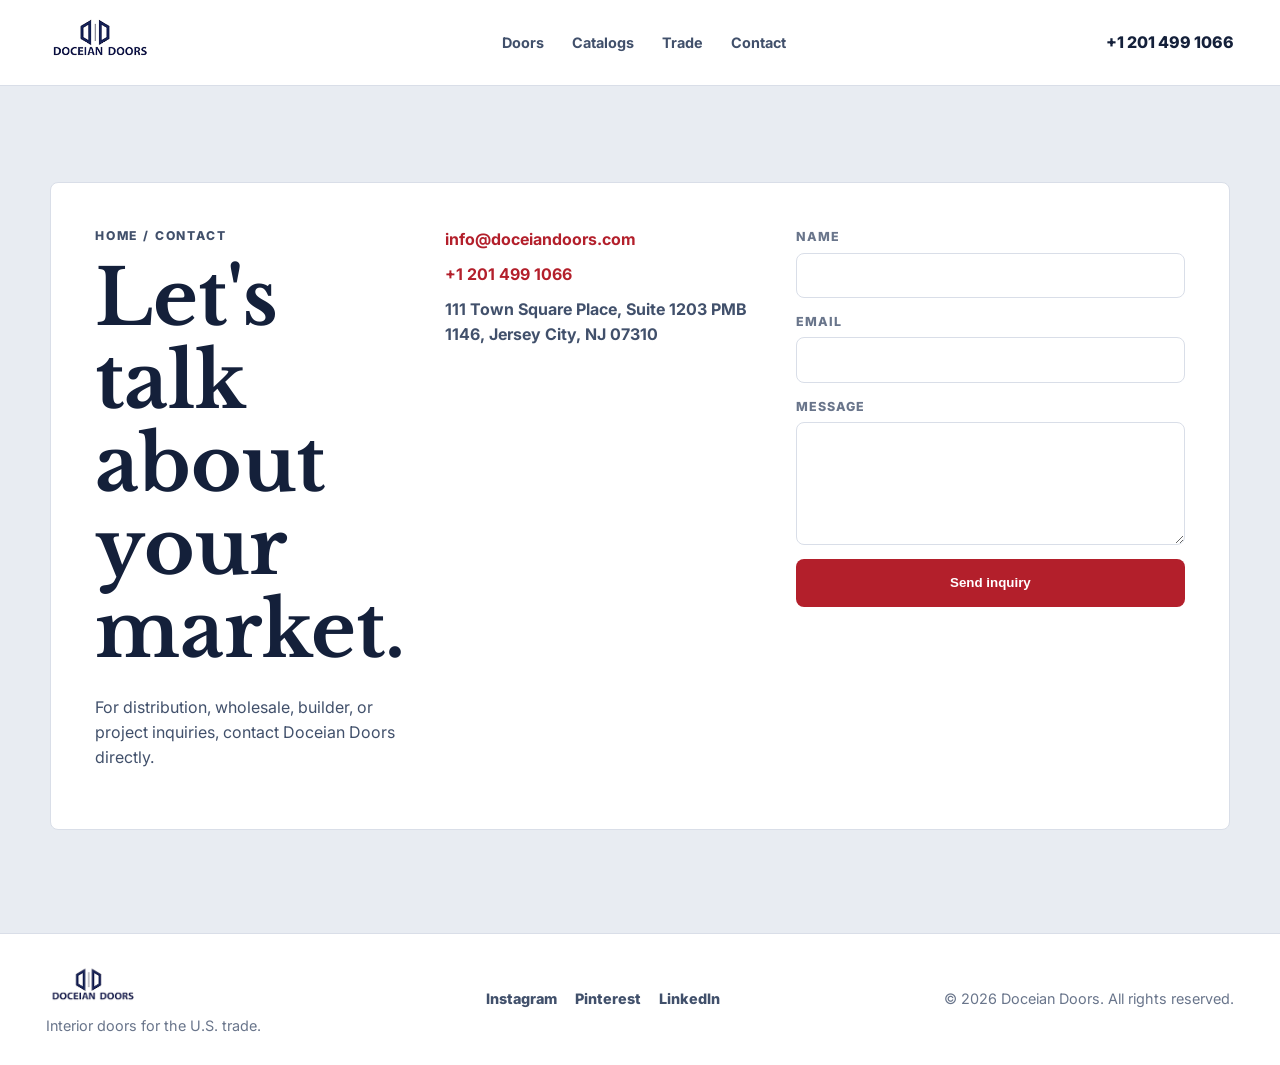
==== contact/index.html @ 65f2e164 "Add SEO page structure: interior-doors hierarchy and contact page - Add /interior-doors, /molded-doo" ====
<!DOCTYPE html>
<html lang="en">
<head>
<meta charset="UTF-8">
<meta name="viewport" content="width=device-width, initial-scale=1.0">
<title>Contact | Doceian Doors</title>
<meta name="description" content="Contact Doceian Doors for distribution, wholesale, builder, or project inquiries. Based in Jersey City, New Jersey.">
<meta property="og:title" content="Contact | Doceian Doors">
<meta property="og:description" content="Get in touch with Doceian Doors for distributor and trade inquiries.">
<meta property="og:type" content="website">
<meta property="og:image" content="https://doceiandoors.com/assets/images/slider-otto-3.jpg">
<link rel="canonical" href="https://doceiandoors.com/contact">
<link rel="preconnect" href="https://fonts.googleapis.com">
<link rel="preconnect" href="https://fonts.gstatic.com" crossorigin>
<link href="https://fonts.googleapis.com/css2?family=Inter:wght@400;500;600;700;800&family=Libre+Baskerville:wght@400;700&display=swap" rel="stylesheet">
<link rel="stylesheet" href="/styles.css">
</head>
<body>
<a class="skip-link" href="#top">Skip to main content</a>
<header class="site-header">
  <a class="brand" href="/" aria-label="Doceian Doors home">
    <img src="/assets/images/logo.png" alt="Doceian Doors">
  </a>
  <nav class="nav" id="nav" aria-label="Primary navigation">
    <a href="/interior-doors">Doors</a>
    <a href="/#catalogs">Catalogs</a>
    <a href="/#trade">Trade</a>
    <a href="/contact">Contact</a>
  </nav>
  <a class="header-phone" href="tel:+12014991066">+1 201 499 1066</a>
  <button class="menu-button" id="menuButton" type="button" aria-label="Open menu" aria-expanded="false" aria-controls="nav">
    <span></span><span></span><span></span>
  </button>
</header>

<main id="top">
  <section class="contact" style="padding-top:6rem">
    <div class="contact-panel">
      <div>
        <p class="eyebrow"><a href="/">Home</a> / Contact</p>
        <h1>Let's talk about your market.</h1>
        <p>For distribution, wholesale, builder, or project inquiries, contact Doceian Doors directly.</p>
      </div>
      <div class="contact-list">
        <a href="mailto:info@doceiandoors.com">info@doceiandoors.com</a>
        <a href="tel:+12014991066">+1 201 499 1066</a>
        <span>111 Town Square Place, Suite 1203 PMB 1146, Jersey City, NJ 07310</span>
      </div>
      <form class="contact-form" id="contactForm" action="https://formspree.io/f/xpqgldgr" method="post">
        <label>
          <span>Name</span>
          <input name="name" autocomplete="name" required>
        </label>
        <label>
          <span>Email</span>
          <input type="email" name="email" autocomplete="email" required>
        </label>
        <label>
          <span>Message</span>
          <textarea name="message" rows="5" required></textarea>
        </label>
        <button class="button button-primary" type="submit">Send inquiry</button>
        <p id="formStatus"></p>
      </form>
    </div>
  </section>
</main>

<footer class="site-footer">
  <div>
    <img src="/assets/images/logo.png" alt="Doceian Doors">
    <p>Interior doors for the U.S. trade.</p>
  </div>
  <div class="footer-links">
    <a href="https://www.instagram.com/doceiandoors" target="_blank" rel="noopener">Instagram</a>
    <a href="https://www.pinterest.com/doceiandoors" target="_blank" rel="noopener">Pinterest</a>
    <a href="https://www.linkedin.com/company/doceiandoors" target="_blank" rel="noopener">LinkedIn</a>
  </div>
  <p>© <span id="year">2026</span> Doceian Doors. All rights reserved.</p>
</footer>

<script src="/main.js"></script>
</body>
</html>
---- styles.css ----
:root{
  --ink:#14203a;
  --ink-soft:#41506b;
  --muted:#69758b;
  --line:#d9dee8;
  --paper:#f6f7f9;
  --white:#fff;
  --accent:#b31f2b;
  --accent-dark:#8f1722;
  --steel:#e8ecf2;
  --max:1180px;
  --radius:8px;
  --body:"Inter",system-ui,-apple-system,BlinkMacSystemFont,"Segoe UI",sans-serif;
  --display:"Libre Baskerville",Georgia,serif;
}

*{box-sizing:border-box}
html{scroll-behavior:smooth}
body{margin:0;background:var(--paper);color:var(--ink);font-family:var(--body);line-height:1.55}
img{max-width:100%;display:block}
a{color:inherit;text-decoration:none}

.site-header{
  position:sticky;top:0;z-index:20;display:grid;grid-template-columns:auto 1fr auto;align-items:center;gap:28px;
  min-height:76px;padding:12px clamp(18px,4vw,46px);background:rgba(255,255,255,.92);
  border-bottom:1px solid var(--line);backdrop-filter:blur(14px)
}
.brand img{width:136px;height:auto}
.nav{display:flex;justify-content:center;gap:28px;font-weight:700;font-size:.9rem;color:var(--ink-soft)}
.nav a:hover{color:var(--accent)}.nav a.active{color:var(--accent);border-bottom:2px solid var(--accent)}
.header-phone{font-weight:800;color:var(--ink)}
.menu-button{display:none;width:44px;height:44px;border:1px solid var(--line);background:var(--white);border-radius:var(--radius);padding:10px}
.menu-button span{display:block;height:2px;background:var(--ink);margin:5px 0}

.hero{position:relative;min-height:calc(100vh - 76px);display:grid;align-items:end;overflow:hidden;background:#111}
.hero-media{position:absolute;inset:0}
.hero-media img{width:100%;height:100%;object-fit:cover;object-position:center}
.hero-media::after{content:"";position:absolute;inset:0;background:linear-gradient(90deg,rgba(10,18,32,.82),rgba(10,18,32,.44) 46%,rgba(10,18,32,.08))}
.hero-copy{position:relative;width:min(720px,calc(100% - 36px));margin:0 auto 8vh clamp(18px,7vw,90px);color:var(--white)}
.eyebrow{margin:0 0 12px;color:var(--accent);font-size:.76rem;font-weight:800;letter-spacing:.15em;text-transform:uppercase}
.hero .eyebrow{color:#ffb6bd}
h1,h2,h3,p{margin-top:0}
h1,h2{font-family:var(--display);line-height:1.08}
h1{font-size:clamp(2.45rem,6vw,5.5rem);max-width:11ch;margin-bottom:22px}
h2{font-size:clamp(2rem,4vw,3.5rem);margin-bottom:18px}
h3{font-size:1.25rem;margin-bottom:10px}
.lead{font-size:clamp(1.05rem,1.55vw,1.28rem);max-width:56ch;color:#e5eaf2}
.actions{display:flex;flex-wrap:wrap;gap:12px;margin-top:26px}
.button{display:inline-flex;align-items:center;justify-content:center;min-height:48px;padding:0 20px;border-radius:var(--radius);font-weight:800;border:1px solid transparent;transition:.2s ease}
.button-primary{background:var(--accent);color:#fff}
.button-primary:hover{background:var(--accent-dark)}
.button-secondary{background:#fff;color:var(--ink);border-color:var(--line)}
.button-secondary:hover{border-color:var(--accent);color:var(--accent)}
.stats{display:grid;grid-template-columns:repeat(3,minmax(0,1fr));gap:1px;max-width:560px;margin:38px 0 0;background:rgba(255,255,255,.28);border:1px solid rgba(255,255,255,.22)}
.stats div{padding:16px;background:rgba(15,23,42,.48)}
.stats dt{font-size:1.4rem;font-weight:800}.stats dd{margin:2px 0 0;color:#d5dcea;font-size:.86rem}

.section{max-width:var(--max);margin:0 auto;padding:clamp(64px,9vw,118px) clamp(18px,4vw,32px)}
.intro{display:grid;grid-template-columns:.9fr 1fr;gap:clamp(30px,6vw,88px);align-items:start}
.intro>p{font-size:1.15rem;color:var(--ink-soft);max-width:64ch}
.section-head{max-width:720px;margin-bottom:34px}
.door-grid{display:grid;grid-template-columns:1fr 1fr;gap:22px}
.door-card{background:var(--white);border:1px solid var(--line);border-radius:var(--radius);overflow:hidden}
.door-card img{width:100%;aspect-ratio:16/9;object-fit:cover}
.door-card div{padding:26px}
.tag{display:inline-flex;margin-bottom:12px;padding:5px 9px;border:1px solid var(--line);border-radius:999px;color:var(--accent);font-size:.75rem;font-weight:800;text-transform:uppercase;letter-spacing:.08em}
.door-card p:not(.tag),.trade p,.catalog-copy p,.contact p{color:var(--ink-soft)}

.catalog-band{display:grid;grid-template-columns:1.2fr .8fr;align-items:stretch;background:var(--ink);color:#fff}
.catalog-band>img{width:100%;height:100%;min-height:430px;object-fit:cover}
.catalog-copy{display:flex;flex-direction:column;justify-content:center;padding:clamp(36px,6vw,72px)}
.catalog-copy p{color:#d7deea}
.catalog-copy .button-secondary{background:transparent;color:#fff;border-color:rgba(255,255,255,.35)}
.catalog-copy .button-secondary:hover{background:#fff;color:var(--ink)}

.trade-grid{display:grid;grid-template-columns:repeat(3,1fr);gap:1px;background:var(--line);border:1px solid var(--line)}
.trade-grid>div{background:var(--white);padding:28px}

.contact{padding:clamp(64px,8vw,104px) clamp(18px,4vw,32px);background:var(--steel)}
.contact-panel{max-width:var(--max);margin:0 auto;display:grid;grid-template-columns:.9fr .9fr 1.1fr;gap:32px;align-items:start;background:#fff;border:1px solid var(--line);border-radius:var(--radius);padding:clamp(24px,4vw,44px)}
.contact-list{display:grid;gap:10px;color:var(--ink-soft);font-weight:700}
.contact-list a{color:var(--accent)}
.contact-form{display:grid;gap:14px}
.contact-form label{display:grid;gap:6px;color:var(--muted);font-size:.78rem;font-weight:800;text-transform:uppercase;letter-spacing:.08em}
.contact-form input,.contact-form textarea{width:100%;border:1px solid var(--line);border-radius:var(--radius);padding:12px 13px;font:inherit;color:var(--ink)}
.contact-form input:focus,.contact-form textarea:focus{outline:2px solid rgba(179,31,43,.22);border-color:var(--accent)}

.site-footer{display:flex;align-items:center;justify-content:space-between;gap:24px;padding:28px clamp(18px,4vw,46px);background:#fff;border-top:1px solid var(--line);color:var(--muted);font-size:.9rem}
.site-footer img{width:118px}.site-footer p{margin:0}.footer-links{display:flex;gap:18px;font-weight:800;color:var(--ink-soft)}
.footer-links a:hover{color:var(--accent)}

@media(max-width:860px){
  .site-header{grid-template-columns:auto 1fr auto}.header-phone{display:none}.menu-button{display:block;justify-self:end}
  .nav{position:fixed;left:0;right:0;top:76px;display:grid;gap:0;background:#fff;border-bottom:1px solid var(--line);transform:translateY(-130%);transition:transform .24s ease}
  .nav.open{transform:translateY(0)}.nav a{padding:16px 22px;border-top:1px solid var(--line)}
  .hero{min-height:720px}.hero-media::after{background:linear-gradient(180deg,rgba(10,18,32,.2),rgba(10,18,32,.9))}
  .hero-copy{margin:0 auto 34px;width:calc(100% - 36px)}.stats{grid-template-columns:1fr}
  .intro,.door-grid,.catalog-band,.trade-grid,.contact-panel{grid-template-columns:1fr}
  .catalog-band>img{min-height:260px}.site-footer{display:grid}.footer-links{flex-wrap:wrap}
}

@media(max-width:480px){
  h1{font-size:2.35rem}.actions .button{width:100%}
}

.skip-link{position:absolute;left:-9999px;top:auto;width:1px;height:1px;overflow:hidden}
.skip-link:focus{position:static;width:auto;height:auto;padding:10px 18px;background:var(--accent);color:#fff;font-weight:800;z-index:999}

.button:focus-visible,.nav a:focus-visible,.footer-links a:focus-visible,.contact-list a:focus-visible{outline:3px solid var(--accent);outline-offset:3px;border-radius:var(--radius)}

#formStatus{margin:0;font-size:.9rem;font-weight:700}
#formStatus.success{color:#1a7a3a}
#formStatus.error{color:var(--accent)}

@media(prefers-reduced-motion:reduce){
  *{transition:none!important;animation:none!important}
  html{scroll-behavior:auto}
  .nav{transition:none}
}
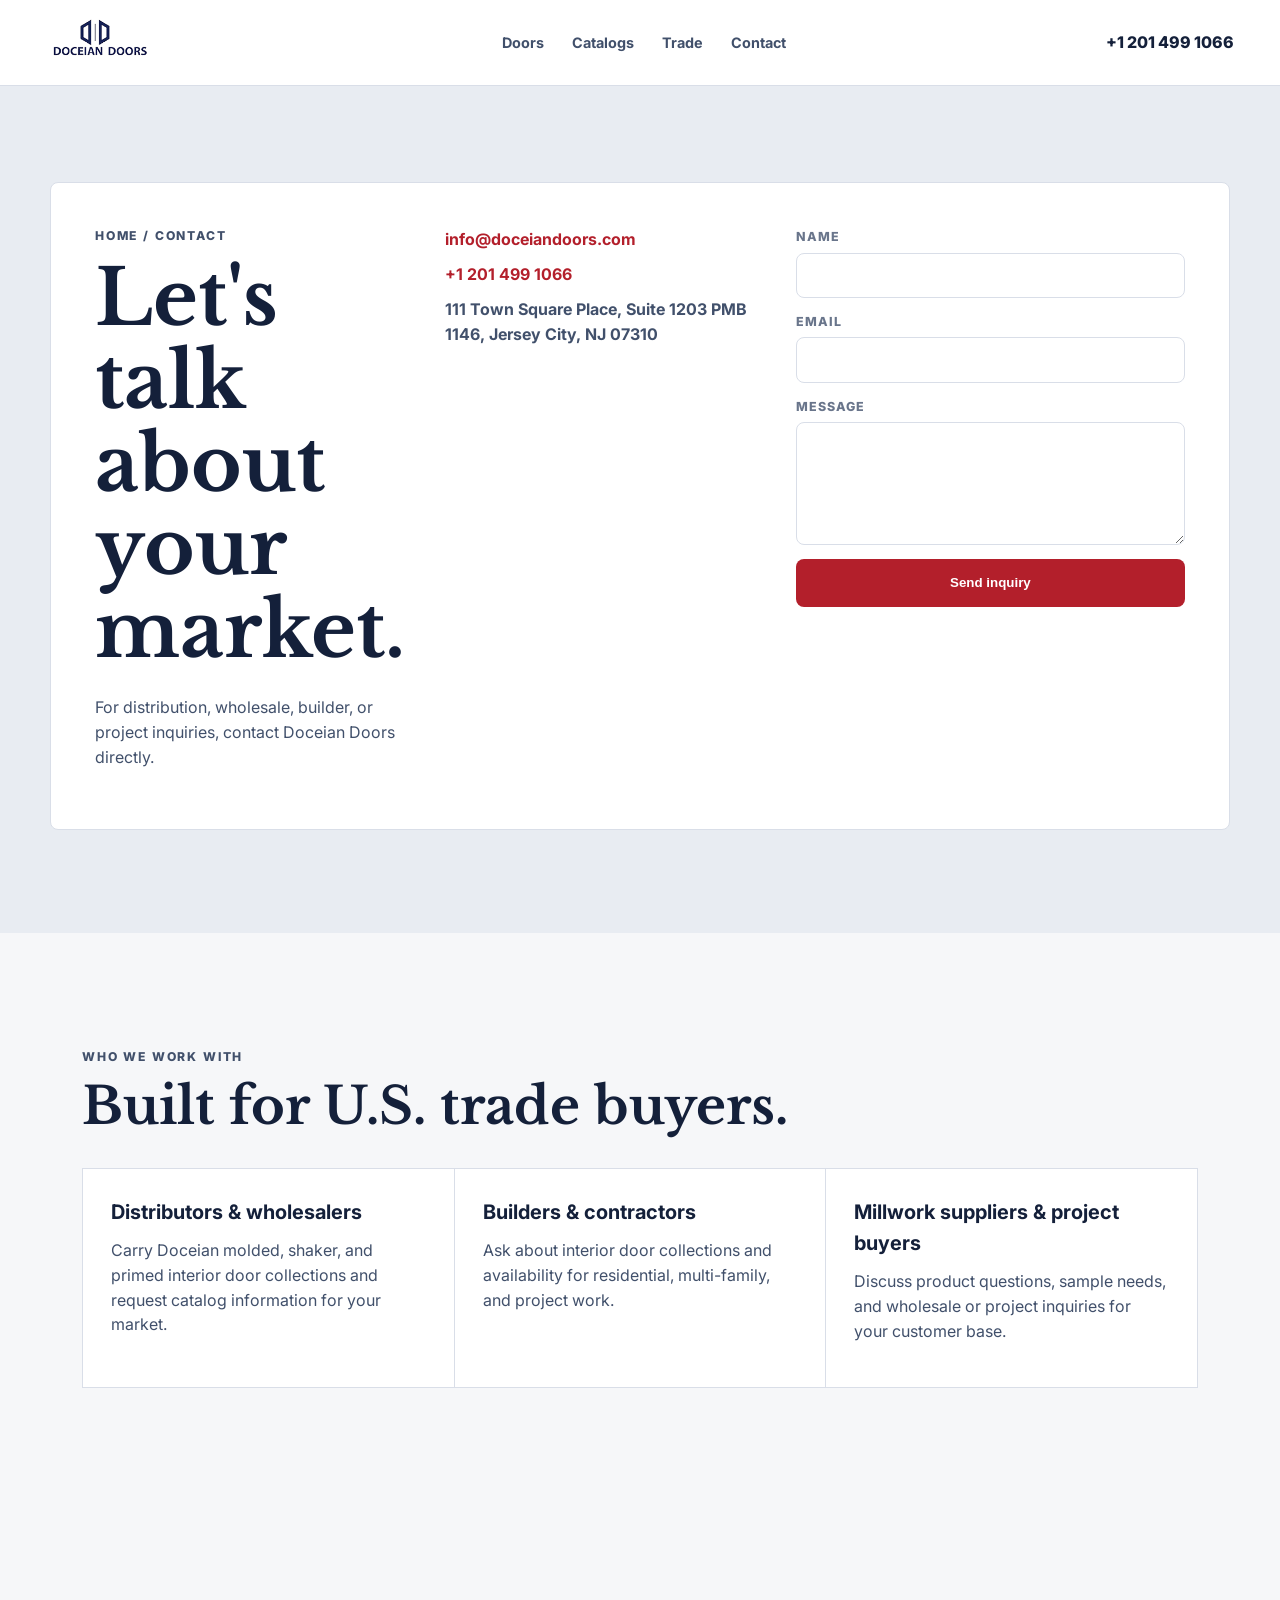
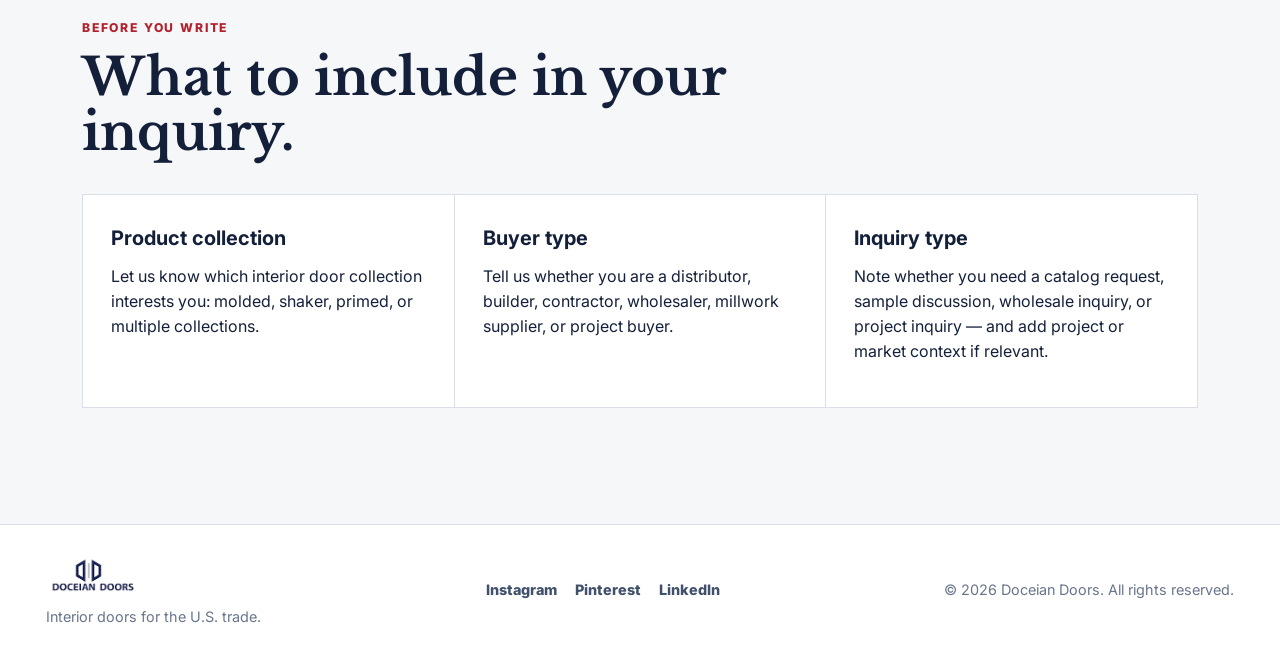
==== commit 2ef99555: "content: clarify contact inquiry guidance" ====
--- a/contact/index.html
+++ b/contact/index.html
@@ -8,12 +8,61 @@
 <meta property="og:title" content="Contact | Doceian Doors">
 <meta property="og:description" content="Get in touch with Doceian Doors for distributor and trade inquiries.">
 <meta property="og:type" content="website">
+<meta property="og:site_name" content="Doceian Doors">
+<meta property="og:url" content="https://doceiandoors.com/contact">
 <meta property="og:image" content="https://doceiandoors.com/assets/images/slider-otto-3.jpg">
+<meta name="twitter:card" content="summary_large_image">
+<meta name="twitter:title" content="Contact Doceian Doors | U.S. Interior Door Inquiries">
+<meta name="twitter:description" content="Contact Doceian Doors for wholesale, distribution, builder, and project inquiries for interior doors in the U.S. market.">
+<meta name="twitter:image" content="https://doceiandoors.com/assets/images/slider-otto-3.jpg">
 <link rel="canonical" href="https://doceiandoors.com/contact">
+<script type="application/ld+json">
+{
+  "@context": "https://schema.org",
+  "@type": "ContactPage",
+  "name": "Contact | Doceian Doors",
+  "url": "https://doceiandoors.com/contact",
+  "description": "Contact Doceian Doors for distribution, wholesale, builder, or project inquiries. Based in Jersey City, New Jersey.",
+  "isPartOf": {
+    "@type": "WebSite",
+    "name": "Doceian Doors",
+    "url": "https://doceiandoors.com/"
+  }
+}
+</script>
+<script type="application/ld+json">
+{
+  "@context": "https://schema.org",
+  "@type": "BreadcrumbList",
+  "itemListElement": [
+    {
+      "@type": "ListItem",
+      "position": 1,
+      "name": "Home",
+      "item": "https://doceiandoors.com/"
+    },
+    {
+      "@type": "ListItem",
+      "position": 2,
+      "name": "Contact",
+      "item": "https://doceiandoors.com/contact"
+    }
+  ]
+}
+</script>
 <link rel="preconnect" href="https://fonts.googleapis.com">
 <link rel="preconnect" href="https://fonts.gstatic.com" crossorigin>
 <link href="https://fonts.googleapis.com/css2?family=Inter:wght@400;500;600;700;800&family=Libre+Baskerville:wght@400;700&display=swap" rel="stylesheet">
 <link rel="stylesheet" href="/styles.css">
+<!-- Google tag (gtag.js) -->
+<script async src="https://www.googletagmanager.com/gtag/js?id=G-R6RFJJQ7WE"></script>
+<script>
+  window.dataLayer = window.dataLayer || [];
+  function gtag(){dataLayer.push(arguments);}
+  gtag('js', new Date());
+
+  gtag('config', 'G-R6RFJJQ7WE');
+</script>
 </head>
 <body>
 <a class="skip-link" href="#top">Skip to main content</a>
@@ -59,9 +108,51 @@
           <span>Message</span>
           <textarea name="message" rows="5" required></textarea>
         </label>
-        <button class="button button-primary" type="submit">Send inquiry</button>
+        <button class="button button-primary" type="button" id="contactSubmitBtn">Send inquiry</button>
         <p id="formStatus"></p>
       </form>
+    </div>
+  </section>
+
+  <section class="section trade">
+    <div class="section-head">
+      <p class="eyebrow">Who we work with</p>
+      <h2>Built for U.S. trade buyers.</h2>
+    </div>
+    <div class="trade-grid">
+      <div>
+        <h3>Distributors &amp; wholesalers</h3>
+        <p>Carry Doceian molded, shaker, and primed interior door collections and request catalog information for your market.</p>
+      </div>
+      <div>
+        <h3>Builders &amp; contractors</h3>
+        <p>Ask about interior door collections and availability for residential, multi-family, and project work.</p>
+      </div>
+      <div>
+        <h3>Millwork suppliers &amp; project buyers</h3>
+        <p>Discuss product questions, sample needs, and wholesale or project inquiries for your customer base.</p>
+      </div>
+    </div>
+  </section>
+
+  <section class="section">
+    <div class="section-head">
+      <p class="eyebrow">Before you write</p>
+      <h2>What to include in your inquiry.</h2>
+    </div>
+    <div class="trade-grid">
+      <div>
+        <h3>Product collection</h3>
+        <p>Let us know which interior door collection interests you: molded, shaker, primed, or multiple collections.</p>
+      </div>
+      <div>
+        <h3>Buyer type</h3>
+        <p>Tell us whether you are a distributor, builder, contractor, wholesaler, millwork supplier, or project buyer.</p>
+      </div>
+      <div>
+        <h3>Inquiry type</h3>
+        <p>Note whether you need a catalog request, sample discussion, wholesale inquiry, or project inquiry — and add project or market context if relevant.</p>
+      </div>
     </div>
   </section>
 </main>
@@ -79,6 +170,6 @@
   <p>© <span id="year">2026</span> Doceian Doors. All rights reserved.</p>
 </footer>
 
-<script src="/main.js"></script>
+<script src="/main.js?v=20260701-formfix"></script>
 </body>
 </html>
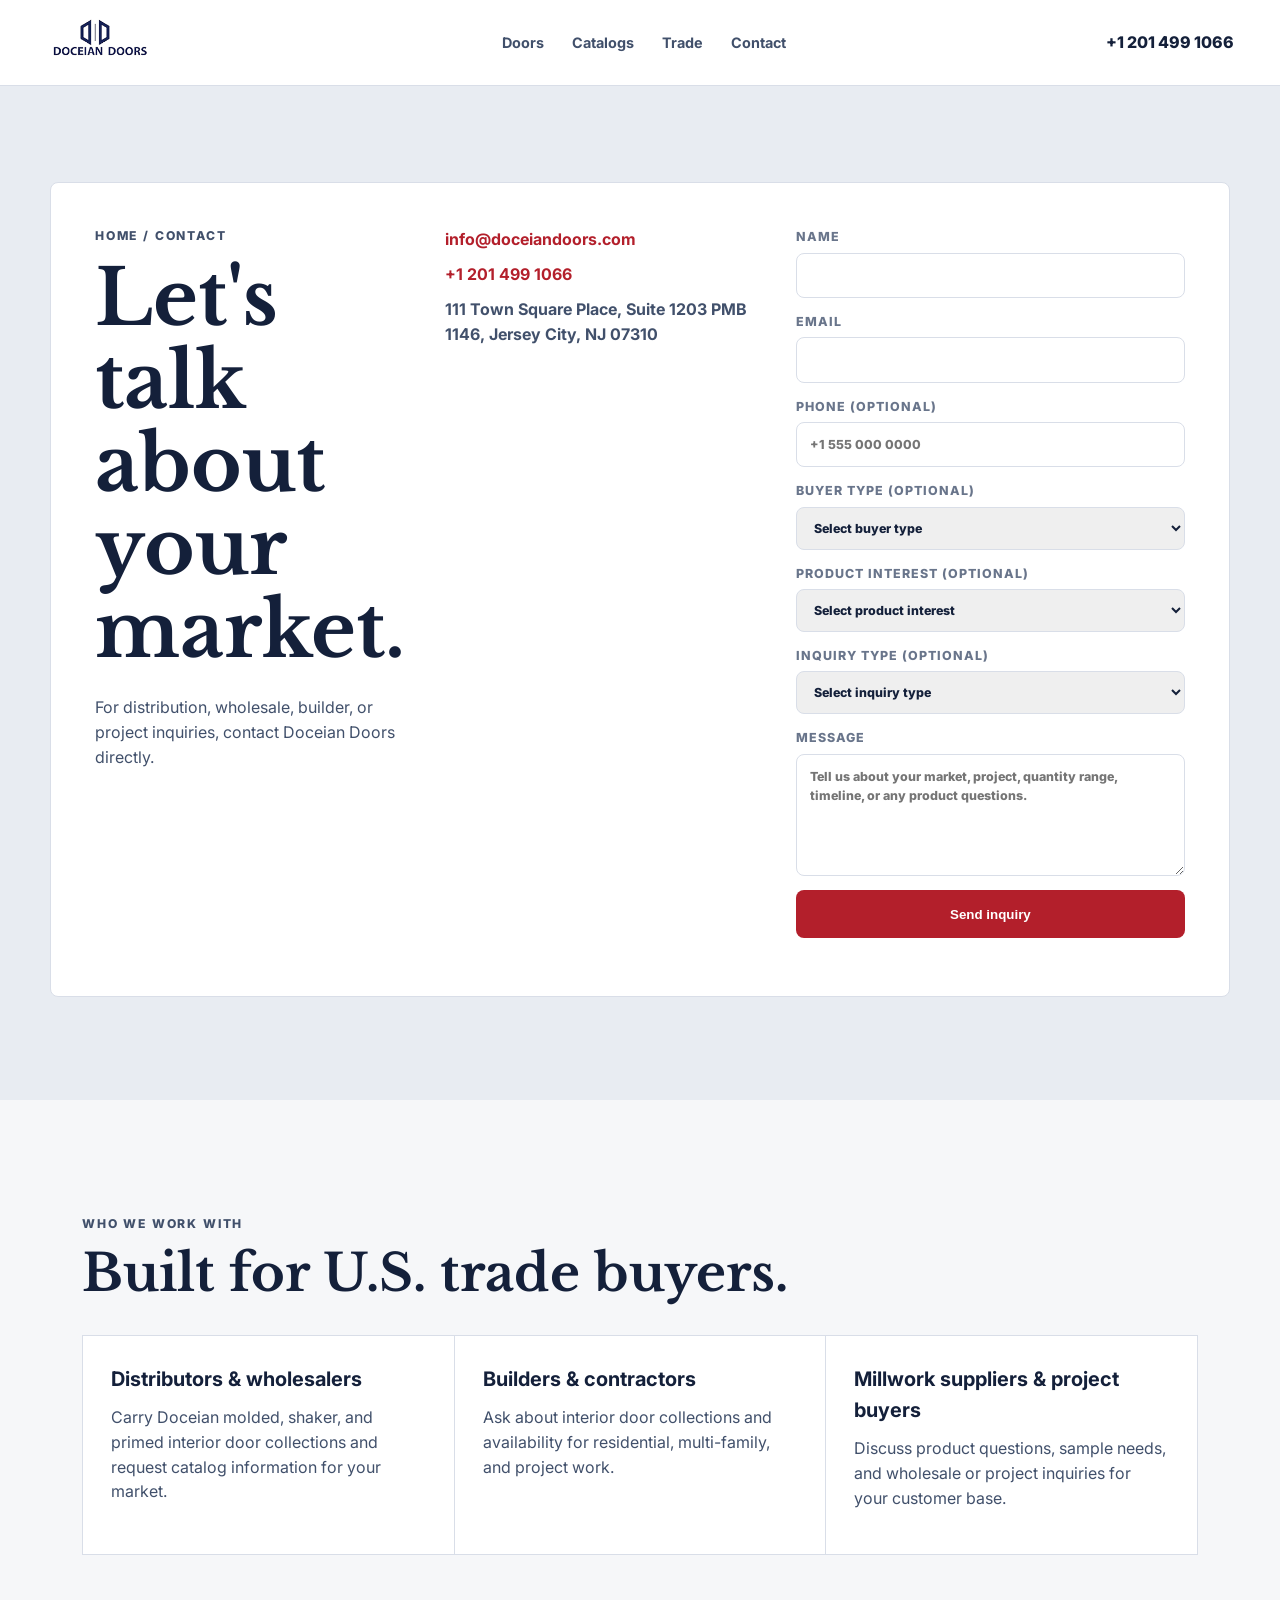
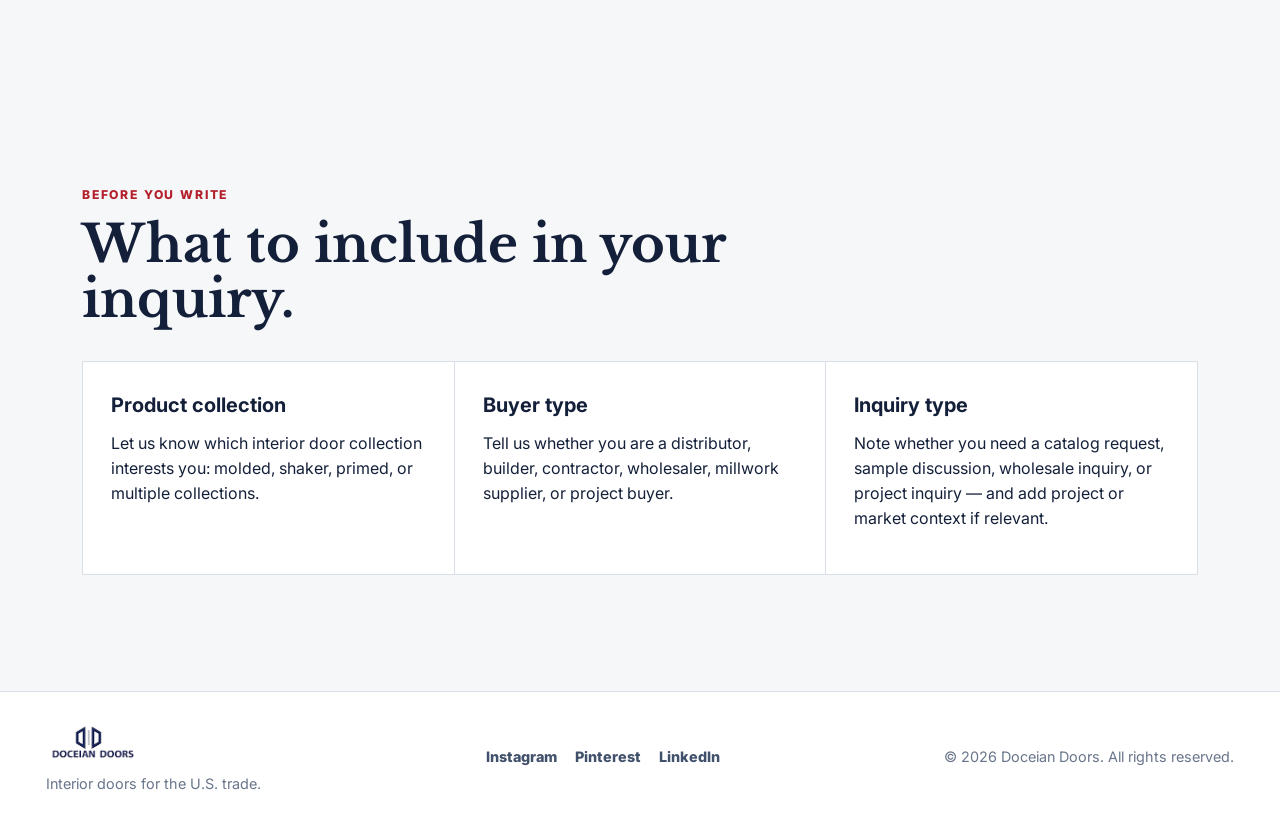
==== commit b7cc8205: "feat: add optional lead form fields" ====
--- a/contact/index.html
+++ b/contact/index.html
@@ -105,8 +105,47 @@
           <input type="email" name="email" autocomplete="email" required>
         </label>
         <label>
+          <span>Phone (optional)</span>
+          <input type="tel" name="phone" autocomplete="tel" placeholder="+1 555 000 0000">
+        </label>
+        <label>
+          <span>Buyer type (optional)</span>
+          <select name="buyer_type">
+            <option value="">Select buyer type</option>
+            <option value="distributor">Distributor</option>
+            <option value="builder">Builder</option>
+            <option value="contractor">Contractor</option>
+            <option value="wholesaler">Wholesaler</option>
+            <option value="millwork_supplier">Millwork supplier</option>
+            <option value="project_buyer">Project buyer</option>
+            <option value="other">Other</option>
+          </select>
+        </label>
+        <label>
+          <span>Product interest (optional)</span>
+          <select name="product_interest">
+            <option value="">Select product interest</option>
+            <option value="molded_interior_doors">Molded interior doors</option>
+            <option value="shaker_interior_doors">Shaker interior doors</option>
+            <option value="primed_interior_doors">Primed interior doors</option>
+            <option value="multiple_collections">Multiple collections</option>
+            <option value="not_sure">Not sure yet</option>
+          </select>
+        </label>
+        <label>
+          <span>Inquiry type (optional)</span>
+          <select name="inquiry_type">
+            <option value="">Select inquiry type</option>
+            <option value="catalog_request">Catalog request</option>
+            <option value="sample_discussion">Sample discussion</option>
+            <option value="wholesale_inquiry">Wholesale inquiry</option>
+            <option value="project_inquiry">Project inquiry</option>
+            <option value="general_product_question">General product question</option>
+          </select>
+        </label>
+        <label>
           <span>Message</span>
-          <textarea name="message" rows="5" required></textarea>
+          <textarea name="message" rows="5" required placeholder="Tell us about your market, project, quantity range, timeline, or any product questions."></textarea>
         </label>
         <button class="button button-primary" type="button" id="contactSubmitBtn">Send inquiry</button>
         <p id="formStatus"></p>
--- a/styles.css
+++ b/styles.css
@@ -82,8 +82,8 @@
 .contact-list a{color:var(--accent)}
 .contact-form{display:grid;gap:14px}
 .contact-form label{display:grid;gap:6px;color:var(--muted);font-size:.78rem;font-weight:800;text-transform:uppercase;letter-spacing:.08em}
-.contact-form input,.contact-form textarea{width:100%;border:1px solid var(--line);border-radius:var(--radius);padding:12px 13px;font:inherit;color:var(--ink)}
-.contact-form input:focus,.contact-form textarea:focus{outline:2px solid rgba(179,31,43,.22);border-color:var(--accent)}
+.contact-form input,.contact-form textarea,.contact-form select{width:100%;border:1px solid var(--line);border-radius:var(--radius);padding:12px 13px;font:inherit;color:var(--ink)}
+.contact-form input:focus,.contact-form textarea:focus,.contact-form select:focus{outline:2px solid rgba(179,31,43,.22);border-color:var(--accent)}
 
 .site-footer{display:flex;align-items:center;justify-content:space-between;gap:24px;padding:28px clamp(18px,4vw,46px);background:#fff;border-top:1px solid var(--line);color:var(--muted);font-size:.9rem}
 .site-footer img{width:118px}.site-footer p{margin:0}.footer-links{display:flex;gap:18px;font-weight:800;color:var(--ink-soft)}
